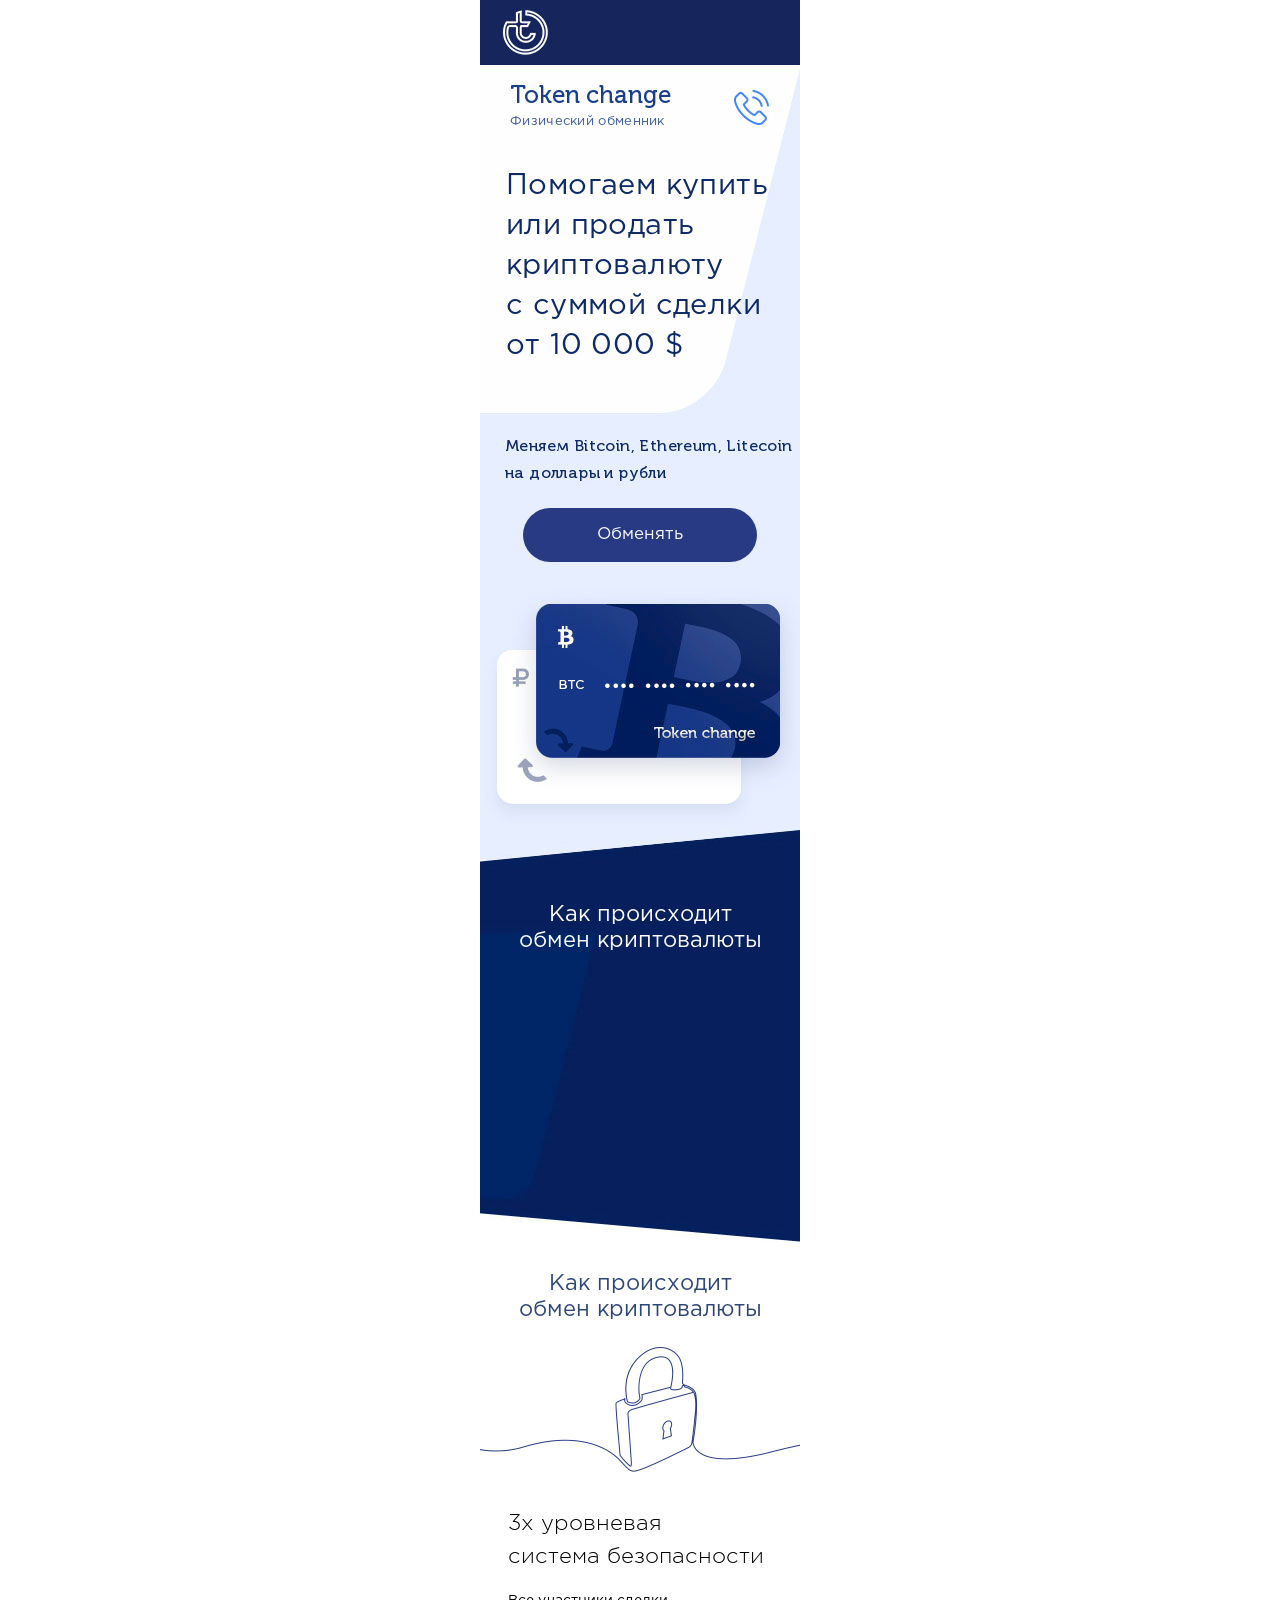
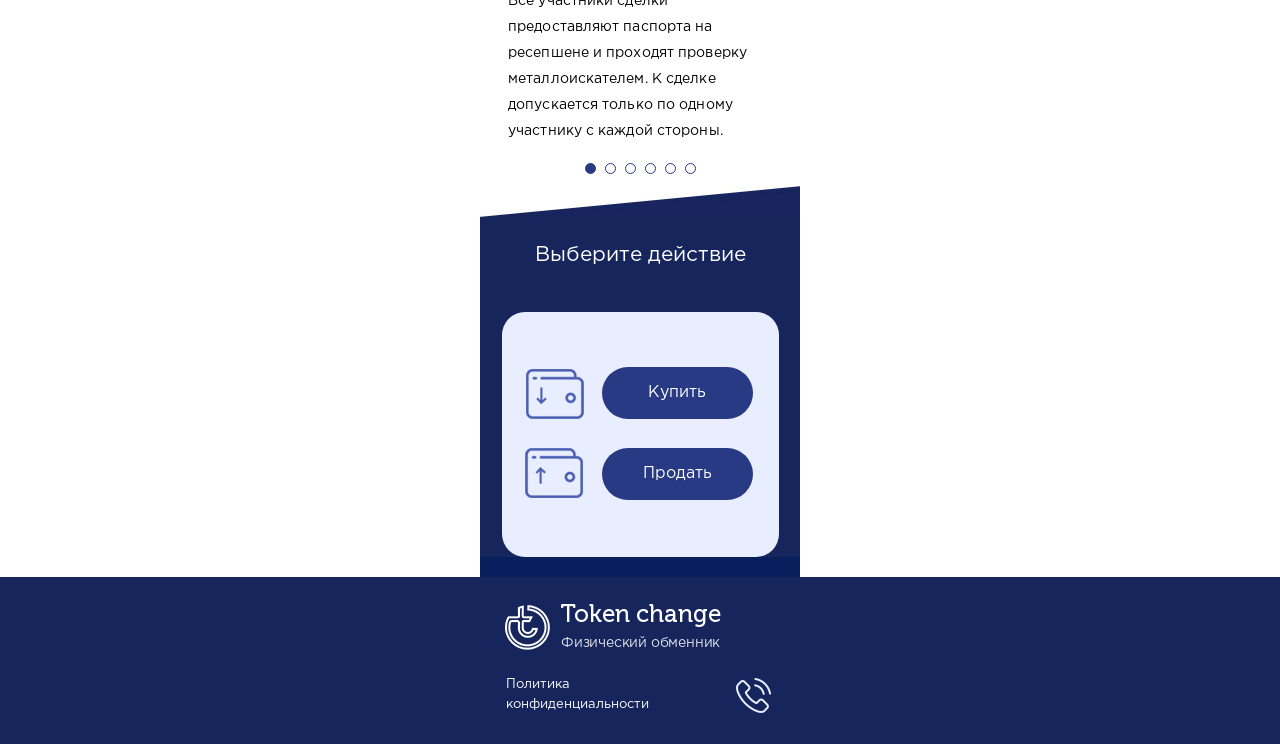
==== kript_dst/mobile/index.html @ e3f60e98 "dst1" ====
<!DOCTYPE html><html lang="ru"><head><meta charset="UTF-8"><title>Token change - Физический обменник</title><meta name="viewport" content="width=320"><style>img{width:initial;height:initial}header :after,header :before,section :after,section :before,footer :after,footer :before{content:"";display:block;width:100%;height:0;clear:both;}</style><style>section{min-width:320px;display:block}section>div{max-width:320px}html{font-family:sans-serif;-webkit-text-size-adjust:100%;-ms-text-size-adjust:100%}button,input{font-family:inherit;font-size:100%;outline:0;border:none;margin:0 5px;vertical-align:middle;line-height:normal}button{-webkit-appearance:button}*{margin:0;padding:0;box-sizing:border-box;-webkit-box-sizing:border-box;-moz-box-sizing:border-box;background-position:center;background-repeat:no-repeat}a::after,a::before,br::after,br::before{content:none}h1,h2{font-size:1em;text-align:center;font-weight:400}body{font-size:14px;line-height:20px;font-weight:400;margin:0;font-family:GothamPro,sans-serif;color:#000;background-color:#fff}a{text-decoration:none;color:inherit;outline:0!important}a,button{cursor:pointer}.section,section{width:100%;min-width:320px;overflow:hidden;position:relative;z-index:2}.section>div,section>div{max-width:320px;position:relative;z-index:2;height:100%;margin:0 auto}.sec1{height:830px;background:url(img/newbg1.jpg) center bottom no-repeat}.sec1 .header{height:65px;background-color:#17255d}.sec1 .header .left{margin-top:10px;float:left;margin-left:23px}.sec1 .header .left .logo{width:45px;height:45px;float:left;background:url([data-uri]) no-repeat}.sec1 .header .right{float:right;line-height:23px;margin-right:26px;text-align:right;width:140px}.sec1 .line .left{float:left}.sec1 .line .left .logo-text{padding-top:20px;padding-left:30px}.sec1 .line .left .logo-text .token{font-size:24px;line-height:20px;color:#183e8c;font-family:MuseoCyrl,sans-serif}.sec1 .line .left .logo-text .fizobmen{font-size:13px;font-weight:400;line-height:34px;letter-spacing:.3px;opacity:.86;color:#183e8c;font-family:GothamPro,sans-serif;letter-spacing:.3px;opacity:.86}.sec1 .line .right{float:right;background-image:url([data-uri]);width:50px;height:50px;margin-right:24px;margin-top:17px}.sec1 h1{text-align:left;margin-top:27px;letter-spacing:.4px;font-size:29px;font-weight:400;line-height:40px;padding-left:26px;font-family:GothamPro,sans-serif;color:#0d2a66;letter-spacing:.4px}.sec1 p{font-size:16px;line-height:27px;margin-top:26px;padding-left:25px;letter-spacing:.4px;color:#0d2a66;font-family:MuseoCyrl,sans-serif;letter-spacing:.4px}.sec1 .btn{width:234px;height:54px;text-align:center;line-height:54px;font-size:17px;margin:22px auto 0;cursor:pointer;transition:all .25s;-webkit-transition:all .25s;background-color:#283a83;-webkit-border-radius:27px;border-radius:27px;color:#fff;-webkit-transition:all .25s;transition:all .25s}.section{height:413px;background:url(img/newbg2.jpg) center no-repeat}.section.sec2 h2{font-size:22px;line-height:26px;padding-top:72px;color:#fff}.section.sec2 .video{width:100%;height:161px;margin:37px auto 0}.sec4 .step2{display:none;padding-bottom:24px;background-color:#17255d}.sec4 .step2 h2{font-size:21px;padding-top:21px;line-height:34px;color:#fff}.sec4 .step2 .block{width:277px;min-height:341px;margin:10px auto 0;text-align:center;padding-bottom:9px;background-color:#e8edff;-webkit-border-radius:23px;border-radius:23px}.sec4 .step2 .block .label1{padding-top:37px;font-size:20px;padding-left:37px;text-align:left}.sec4 .step2 .block .summ-wrap{width:211px;height:45px;border:1px solid rgba(145,154,187,.43);margin:18px auto 0;background-color:#fff;-webkit-border-radius:23px;border-radius:23px}.sec4 .step2 .block .number{font-size:24px;text-align:left;line-height:43px;float:left;height:43px;width:146px;padding-left:27px;margin:0;border-top-left-radius:25px;border-bottom-left-radius:25px;font-family:MuseoCyrl,sans-serif;-webkit-border-top-left-radius:25px;-webkit-border-bottom-left-radius:25px}.sec4 .step2 .block .label2{font-size:20px;letter-spacing:-.7px;text-align:left;width:212px;margin:14px auto 0;letter-spacing:-.7px}.sec4 .step2 .block .label2 .type{width:211px;height:94px;border:1px solid rgba(145,154,187,.43);overflow:hidden;margin:16px auto 0;text-align:left;-webkit-border-radius:23px;border-radius:23px}.sec4 .step2 .block .label2 .dollar{height:46px;line-height:48px;padding-left:54px;font-size:17px;background-image:url([data-uri]);opacity:.76;cursor:pointer;transition:all .25s;-webkit-transition:all .25s;background-position:26px 10px;opacity:.76;background-color:#e8edff;-webkit-transition:all .25s;transition:all .25s}.sec4 .step2 .block .label2 .dollar.active{opacity:1;background-color:#fff}.sec4 .step2 .block .label2 .ruble{height:46px;line-height:48px;padding-left:54px;font-size:17px;background-image:url([data-uri]);opacity:.76;cursor:pointer;transition:all .25s;-webkit-transition:all .25s;background-position:26px 13px;opacity:.76;background-color:#e8edff;-webkit-transition:all .25s;transition:all .25s;border-top:1px solid rgba(145,154,187,.431373)}.sec4 .step2 .block .btn{width:209px;height:52px;-webkit-box-shadow:rgba(255,255,255,.0980392) 0 0 22.3px 1.7px;box-shadow:rgba(255,255,255,.0980392) 0 0 22.3px 1.7px;margin:24px auto 0;line-height:52px;text-align:center;cursor:pointer;transition:all .25s;-webkit-transition:all .25s;background-color:#283a83;-webkit-border-radius:26px;border-radius:26px;-webkit-box-shadow:0 0 22.3px 1.7px rgba(255,255,255,.1);box-shadow:0 0 22.3px 1.7px rgba(255,255,255,.1);color:#fff;-webkit-transition:all .25s;transition:all .25s}.sec4 .step2 .block .back{display:inline-block;margin-top:12px;font-size:15px;line-height:18px;cursor:pointer}.sec4 .step2_b{display:none;padding-bottom:24px;background-color:#17255d}.sec4 .step2_b h2{font-size:21px;padding-top:21px;line-height:34px;color:#fff}.sec4 .step2_b .block{width:277px;min-height:388px;margin:10px auto 0;text-align:center;padding-bottom:9px;background-color:#e8edff;-webkit-border-radius:23px;border-radius:23px}.sec4 .step2_b .block .label1{padding-top:37px;font-size:20px;padding-left:37px;text-align:left}.sec4 .step2_b .block .summ-wrap{width:211px;height:45px;border:1px solid rgba(145,154,187,.43);margin:18px auto 0;background-color:#fff;-webkit-border-radius:23px;border-radius:23px}.sec4 .step2_b .block .number{font-size:24px;text-align:left;line-height:43px;float:left;height:43px;width:146px;padding-left:27px;margin:0;border-top-left-radius:25px;border-bottom-left-radius:25px;font-family:MuseoCyrl,sans-serif;-webkit-border-top-left-radius:25px;-webkit-border-bottom-left-radius:25px}.sec4 .step2_b .block .label2{font-size:20px;letter-spacing:-.7px;text-align:left;width:212px;margin:14px auto 0;letter-spacing:-.7px}.sec4 .step2_b .block .label2 .type{width:211px;height:141px;border:1px solid rgba(145,154,187,.43);overflow:hidden;margin:16px auto 0;text-align:left;-webkit-border-radius:23px;border-radius:23px}.sec4 .step2_b .block .label2 .bitcoin{height:46px;line-height:48px;padding-left:54px;font-size:17px;background-image:url([data-uri]);opacity:.76;cursor:pointer;transition:all .25s;-webkit-transition:all .25s;background-position:26px 13px;opacity:.76;background-color:#e8edff;-webkit-transition:all .25s;transition:all .25s}.sec4 .step2_b .block .label2 .bitcoin.active{opacity:1;background-color:#fff}.sec4 .step2_b .block .label2 .efirium{height:46px;line-height:48px;padding-left:54px;font-size:17px;background-image:url([data-uri]);opacity:.76;cursor:pointer;transition:all .25s;-webkit-transition:all .25s;background-position:26px 11px;border-top:1px solid rgba(145,154,187,.431373);opacity:.76;background-color:#e8edff;-webkit-transition:all .25s;transition:all .25s}.sec4 .step2_b .block .label2 .litecoin{height:46px;line-height:48px;padding-left:54px;font-size:17px;background-image:url([data-uri]);opacity:.76;cursor:pointer;transition:all .25s;-webkit-transition:all .25s;background-position:28px 11px;border-top:1px solid rgba(145,154,187,.431373);opacity:.76;background-color:#e8edff;-webkit-transition:all .25s;transition:all .25s}.sec4 .step2_b .block .btn{width:209px;height:52px;-webkit-box-shadow:rgba(255,255,255,.0980392) 0 0 22.3px 1.7px;box-shadow:rgba(255,255,255,.0980392) 0 0 22.3px 1.7px;margin:24px auto 0;line-height:52px;text-align:center;cursor:pointer;transition:all .25s;-webkit-transition:all .25s;background-color:#283a83;-webkit-border-radius:26px;border-radius:26px;-webkit-box-shadow:0 0 22.3px 1.7px rgba(255,255,255,.1);box-shadow:0 0 22.3px 1.7px rgba(255,255,255,.1);color:#fff;-webkit-transition:all .25s;transition:all .25s}.sec4 .step2_b .block .back{display:inline-block;margin-top:12px;font-size:15px;line-height:18px;cursor:pointer}.sec4 .step3{display:none}.sec4 .step3 h2{width:289px;height:43px;font-size:20px;font-weight:400;line-height:26px;padding-top:56px;margin-left:7px;color:#fff;font-family:GothamPro,sans-serif}.sec4 .step3 .form{text-align:center;width:277px;height:428px;margin:60px auto 0;padding-top:5px;background-color:#e8edff;-webkit-border-radius:23px;border-radius:23px}.sec4 .step3 .form .text{font-family:GothamPro;font-size:16px;font-weight:400;line-height:25px;padding-top:23px;color:#0d2a66}.sec4 .step3 .form .input{width:231px;height:45px;border:1px solid rgba(145,154,187,.43);text-align:center;font-size:18px;display:block;margin:10px auto 0;background-color:#fff;-webkit-border-radius:23px;border-radius:23px}.sec4 .step3 .form .button{width:234px;height:54px;margin:24px auto 0;display:block;font-size:18px;cursor:pointer;transition:all .25s;-webkit-transition:all .25s;background-color:#283a83;-webkit-border-radius:27px;border-radius:27px;color:#fff;-webkit-transition:all .25s;transition:all .25s}.sec4 .step3 .form .back{display:inline-block;margin-top:12px;font-size:15px;line-height:18px;cursor:pointer}#okgo{width:300px;padding:20px;position:relative;text-align:center;background:#fff;-webkit-border-radius:16px;border-radius:16px}#okgo .close{position:absolute;right:5px;top:2px;cursor:pointer;text-decoration:underline}#okgo p{text-align:center;font-size:16px;line-height:24px}#form-error-pop{width:300px;padding:20px;position:relative;text-align:center;background:#fff;-webkit-border-radius:16px;border-radius:16px}#form-error-pop .close{position:absolute;right:5px;top:2px;cursor:pointer;text-decoration:underline}#form-error-pop p{text-align:center;font-size:16px;line-height:24px}#conf{width:300px;padding:20px;position:relative;text-align:center;background:#fff;-webkit-border-radius:16px;border-radius:16px}#conf .close{position:absolute;right:5px;top:2px;cursor:pointer;text-decoration:underline}#conf h3{font-size:18px;line-height:26px;margin-bottom:18px}#conf p{font-size:14px;line-height:20px;text-align:left}#hidden-box{display:none}</style></head><body><section class="sec1"><div><div class="header"><div class="left"><div class="logo"></div></div><div class="right"></div></div><div class="line"><div class="left"><div class="logo-text"><div class="token">Token change</div><div class="fizobmen">Физический обменник</div></div></div><a class="right" href="tel:+79850906859"></a></div><h1>Помогаем купить или продать<br>криптовалюту<br>с суммой сделки<br>от 10 000 $<br><br></h1><p>Меняем Bitcoin, Ethereum, Litecoin<br>на доллары и рубли</p><div class="btn scrlto">Обменять</div></div></section><div class="section sec2"><div><h2>Как происходит<br>обмен криптовалюты</h2><iframe src="https://player.vimeo.com/video/252877215?title=0&byline=0&portrait=0" class="video" frameborder="0" webkitallowfullscreen mozallowfullscreen allowfullscreen></iframe></div></div><section class="sec3"><div><h2>Как происходит<br>обмен криптовалюты</h2><div class="slider-wrap"><ul><li><div class="img img1"></div><h3>3х уровневая<br>система безопасности</h3><p>Все участники сделки предоставляют паспорта на ресепшене и проходят проверку металлоискателем. К сделке допускается только по одному участнику с каждой стороны.</p></li><li><div class="img img2"></div><h3>Бесплатная парковка<br>для клиентов</h3><p>Чтобы бесплатно припарковаться в бизнес центре "Manhattan", нужно заранее предоставить нашему менеджеру марку и гос номер автомобиля. Пропуск заказывается заранее.</p></li><li><div class="img img3"></div><h3>Сопровождение домой с охраной</h3><p>Это дополнительная услуга, которая заказывается заранее у нашего менеджера. Безопасность наших клиентов - главный приоритет компании "Token Change".</p></li><li><div class="img img4"></div><h3>Используем<br>счётные машинки</h3><p>Каждую сделку контролирует наш сотрудник службы безопасности, который самостоятельно пересчитывает и проверяет на подлинность все купюры.</p></li><li><div class="img img5"></div><h3 class="small">Гарантия<br>конфиденциальности</h3><p>Все данные, которые мы получаем о наших клиентах остаются только внутри компании "Token Change". Мы не передаём информацию третьим лицам.</p></li><li><div class="img img6"></div><h3>Круглосуточное<br>видеонаблюдение</h3><p>В бизнес центре "Manhattan" и внутри нашего офиса находятся видеокамеры, которые фиксируют каждую сделку. Это позволяет обеспечить безопасность для клиентов.</p></li></ul></div><div class="slide"><a class data-slide-index="0" href="#"></a> <a class data-slide-index="1" href="#"></a> <a class data-slide-index="2" href="#"></a> <a class data-slide-index="3" href="#"></a> <a class data-slide-index="4" href="#"></a> <a class data-slide-index="5" href="#"></a></div></div></section><section class="sec4"><div><div class="s1 step1"><h2>Выберите действие</h2><div class="block"><div class="item" data-type="buy"><div class="img img1"></div><div class="btn">Купить</div></div><div class="item" data-type="sell"><div class="img img2"></div><div class="btn">Продать</div></div></div></div><div class="s2 step2"><h2>Введите сумму сделки</h2><div class="block"><div class="label1">Отдаете</div><div class="summ-wrap"><input type="text" class="number" placeholder="сумма"></div><div class="label2"><div class="type"><div class="dollar active" data-type="dollar">Dollar</div><div class="ruble" data-type="ruble">Рубль</div></div></div><div class="btn">Далее</div><div class="back">назад</div></div></div><div class="s2 step2_b"><h2>Введите сумму сделки</h2><div class="block"><div class="label1">Отдаете</div><div class="summ-wrap"><input type="text" class="number" placeholder="сумма"></div><div class="label2"><div class="type"><div class="bitcoin active" data-type="bitcoin">Bitcoin</div><div class="efirium" data-type="ethereum">Ethereum</div><div class="litecoin" data-type="litecoin">Litecoin</div></div></div><div class="btn">Далее</div><div class="back">назад</div></div></div><div class="s3 step3"><h2>Оставьте контакты</h2><form class="form" method="post" action="ajax/mail.php"><div class="text">Введите ваше имя</div><input type="text" name="name" class="input" placeholder="Имя"><div class="text">Введите ваш телефон</div><input type="text" name="phone" class="input" placeholder="+7 (___) ___-__-__"><div class="text">Введите ваш логин Telegram</div><input type="text" name="telegram" class="input" placeholder="@   логин Telegram"> <input type="hidden" name="type"> <input type="hidden" name="give"> <input type="hidden" name="count_give"> <input type="hidden" name="get"> <input type="hidden" name="count_get"> <button class="button">Отправить</button><div class="back">назад</div></form></div></div></section><footer><div><div class="left"><div class="token">Token change</div><div class="fiz">Физический обменник</div><div class="confidential">Политика<br>конфиденциальности</div><a href="tel:+79850906859" class="phone"></a></div><div class="right"></div></div></footer><div id="hidden-box"><div class="pop" id="okgo"><div class="close">закрыть</div><p>Спасибо,<br>ваша заявка принята!<br>Мы свяжемся с вами в ближайшее время.</p></div><div class="pop" id="conf"><div class="close">закрыть</div><h3>Политика конфиденциальности</h3><p>Политика конфиденциальности и защиты информации. Предоставляя свои персональные данные Пользователь даёт согласие на обработку, хранение и использование своих персональных данных на основании ФЗ № 152-ФЗ «О персональных данных» от 27.07.2006 г. в следующих целях:<br><br>Осуществление клиентской поддержки<br>Получения Пользователем информации о маркетинговых событиях<br>Проведения аудита и прочих внутренних исследований с целью повышения качества предоставляемых услуг.<br>Под персональными данными подразумевается любая информация личного характера, позволяющая установить личность Пользователя/Покупателя такая как:<br><br>Фамилия, Имя, Отчество<br>Дата рождения<br>Контактный телефон<br>Адрес электронной почты<br>Почтовый адрес<br>Персональные данные Пользователей хранятся исключительно на электронных носителях и обрабатываются с использованием автоматизированных систем, за исключением случаев, когда неавтоматизированная обработка персональных данных необходима в связи с исполнением требований законодательства. Компания обязуется не передавать полученные персональные данные третьим лицам, за исключением следующих случаев:<br><br>По запросам уполномоченных органов государственной власти РФ только по основаниям и в порядке, установленным законодательством РФ<br><br>Стратегическим партнерам, которые работают с Компанией для предоставления продуктов и услуг, или тем из них, которые помогают Компании реализовывать продукты и услуги потребителям. Мы предоставляем третьим лицам минимальный объем персональных данных, необходимый только для оказания требуемой услуги или проведения необходимой транзакции.<br><br>Компания оставляет за собой право вносить изменения в одностороннем порядке в настоящие правила, при условии, что изменения не противоречат действующему законодательству РФ. Изменения условий настоящих правил вступают в силу после их публикации на Сайте</p></div><div class="pop" id="form-error-pop"><div class="close">закрыть</div><p id="form-error-text"></p></div></div><script>!function(e,t,n){function r(){for(;u[0]&&"loaded"==u[0][l];)o=u.shift(),o[f]=!a.parentNode.insertBefore(o,a)}for(var i,s,o,u=[],a=e.scripts[0],f="onreadystatechange",l="readyState";i=n.shift();)s=e.createElement(t),"async"in a?(s.async=!1,e.head.appendChild(s)):a[l]?(u.push(s),s[f]=r):e.write("<"+t+' src="'+i+'" defer></'+t+">"),s.src=i}(document,"script",["js/libs.js","js/main.js","js/doc_js.js"])</script><script>!function(e){for(var t=document.getElementsByTagName("head")[0],s=0;s<e.length;s++){var a=document.createElement("link"),l=document.createAttribute("rel"),n=document.createAttribute("href");l.value="stylesheet",n.value=e[s],a.setAttributeNode(l),a.setAttributeNode(n),t.appendChild(a)}}(["css/fonts.css","css/fontss.css","css/libs/normalize.min.css","css/style.css"])</script></body></html>
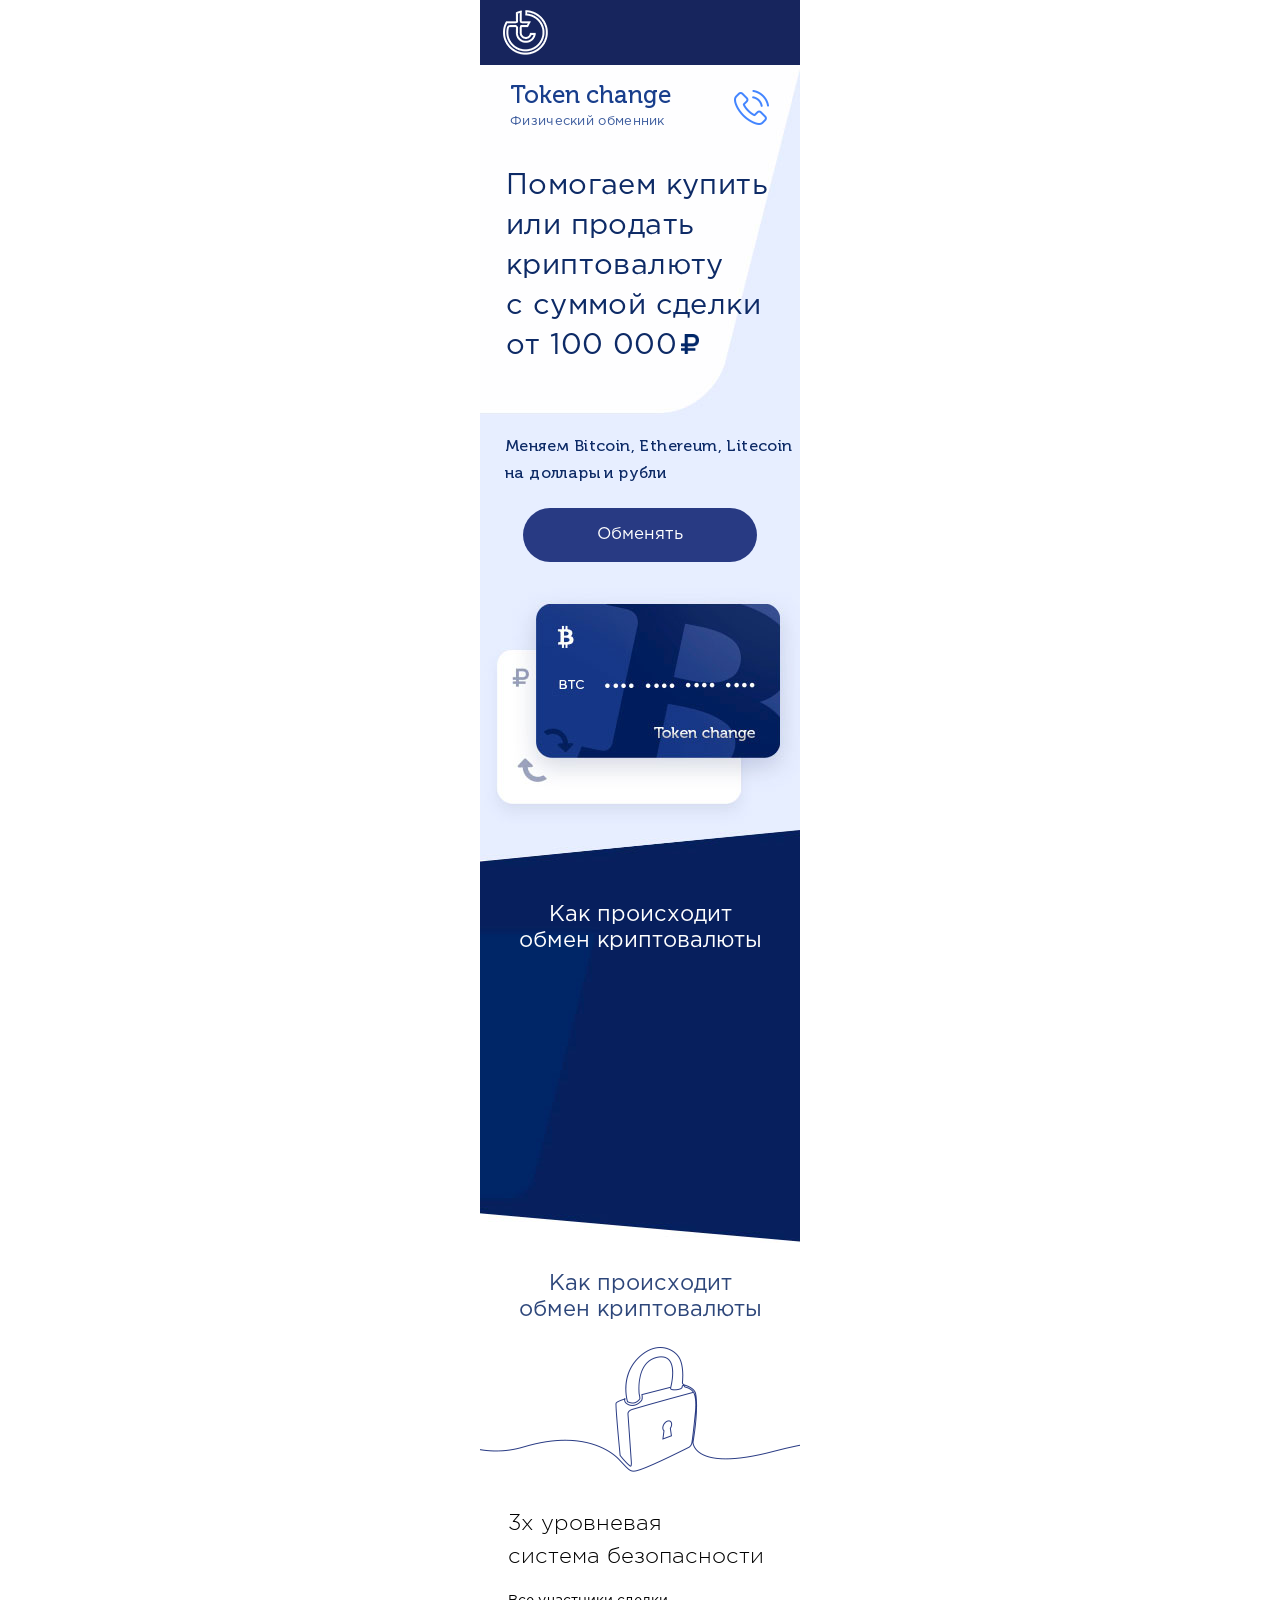
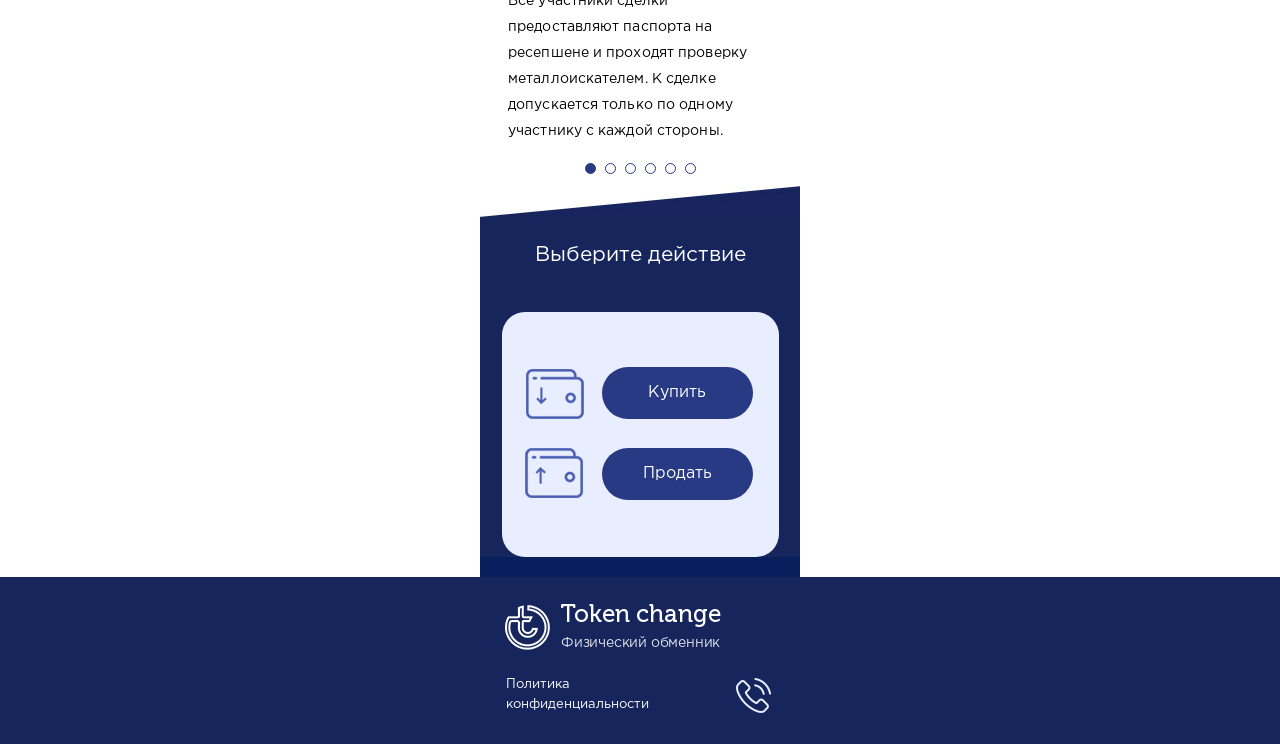
==== commit 0fb8eec3: "parilaka br & span changes" ====
--- a/kript_dst/mobile/index.html
+++ b/kript_dst/mobile/index.html
@@ -1 +1 @@
-<!DOCTYPE html><html lang="ru"><head><meta charset="UTF-8"><title>Token change - Физический обменник</title><meta name="viewport" content="width=320"><style>img{width:initial;height:initial}header :after,header :before,section :after,section :before,footer :after,footer :before{content:"";display:block;width:100%;height:0;clear:both;}</style><style>section{min-width:320px;display:block}section>div{max-width:320px}html{font-family:sans-serif;-webkit-text-size-adjust:100%;-ms-text-size-adjust:100%}button,input{font-family:inherit;font-size:100%;outline:0;border:none;margin:0 5px;vertical-align:middle;line-height:normal}button{-webkit-appearance:button}*{margin:0;padding:0;box-sizing:border-box;-webkit-box-sizing:border-box;-moz-box-sizing:border-box;background-position:center;background-repeat:no-repeat}a::after,a::before,br::after,br::before{content:none}h1,h2{font-size:1em;text-align:center;font-weight:400}body{font-size:14px;line-height:20px;font-weight:400;margin:0;font-family:GothamPro,sans-serif;color:#000;background-color:#fff}a{text-decoration:none;color:inherit;outline:0!important}a,button{cursor:pointer}.section,section{width:100%;min-width:320px;overflow:hidden;position:relative;z-index:2}.section>div,section>div{max-width:320px;position:relative;z-index:2;height:100%;margin:0 auto}.sec1{height:830px;background:url(img/newbg1.jpg) center bottom no-repeat}.sec1 .header{height:65px;background-color:#17255d}.sec1 .header .left{margin-top:10px;float:left;margin-left:23px}.sec1 .header .left .logo{width:45px;height:45px;float:left;background:url([data-uri]) no-repeat}.sec1 .header .right{float:right;line-height:23px;margin-right:26px;text-align:right;width:140px}.sec1 .line .left{float:left}.sec1 .line .left .logo-text{padding-top:20px;padding-left:30px}.sec1 .line .left .logo-text .token{font-size:24px;line-height:20px;color:#183e8c;font-family:MuseoCyrl,sans-serif}.sec1 .line .left .logo-text .fizobmen{font-size:13px;font-weight:400;line-height:34px;letter-spacing:.3px;opacity:.86;color:#183e8c;font-family:GothamPro,sans-serif;letter-spacing:.3px;opacity:.86}.sec1 .line .right{float:right;background-image:url([data-uri]);width:50px;height:50px;margin-right:24px;margin-top:17px}.sec1 h1{text-align:left;margin-top:27px;letter-spacing:.4px;font-size:29px;font-weight:400;line-height:40px;padding-left:26px;font-family:GothamPro,sans-serif;color:#0d2a66;letter-spacing:.4px}.sec1 p{font-size:16px;line-height:27px;margin-top:26px;padding-left:25px;letter-spacing:.4px;color:#0d2a66;font-family:MuseoCyrl,sans-serif;letter-spacing:.4px}.sec1 .btn{width:234px;height:54px;text-align:center;line-height:54px;font-size:17px;margin:22px auto 0;cursor:pointer;transition:all .25s;-webkit-transition:all .25s;background-color:#283a83;-webkit-border-radius:27px;border-radius:27px;color:#fff;-webkit-transition:all .25s;transition:all .25s}.section{height:413px;background:url(img/newbg2.jpg) center no-repeat}.section.sec2 h2{font-size:22px;line-height:26px;padding-top:72px;color:#fff}.section.sec2 .video{width:100%;height:161px;margin:37px auto 0}.sec4 .step2{display:none;padding-bottom:24px;background-color:#17255d}.sec4 .step2 h2{font-size:21px;padding-top:21px;line-height:34px;color:#fff}.sec4 .step2 .block{width:277px;min-height:341px;margin:10px auto 0;text-align:center;padding-bottom:9px;background-color:#e8edff;-webkit-border-radius:23px;border-radius:23px}.sec4 .step2 .block .label1{padding-top:37px;font-size:20px;padding-left:37px;text-align:left}.sec4 .step2 .block .summ-wrap{width:211px;height:45px;border:1px solid rgba(145,154,187,.43);margin:18px auto 0;background-color:#fff;-webkit-border-radius:23px;border-radius:23px}.sec4 .step2 .block .number{font-size:24px;text-align:left;line-height:43px;float:left;height:43px;width:146px;padding-left:27px;margin:0;border-top-left-radius:25px;border-bottom-left-radius:25px;font-family:MuseoCyrl,sans-serif;-webkit-border-top-left-radius:25px;-webkit-border-bottom-left-radius:25px}.sec4 .step2 .block .label2{font-size:20px;letter-spacing:-.7px;text-align:left;width:212px;margin:14px auto 0;letter-spacing:-.7px}.sec4 .step2 .block .label2 .type{width:211px;height:94px;border:1px solid rgba(145,154,187,.43);overflow:hidden;margin:16px auto 0;text-align:left;-webkit-border-radius:23px;border-radius:23px}.sec4 .step2 .block .label2 .dollar{height:46px;line-height:48px;padding-left:54px;font-size:17px;background-image:url([data-uri]);opacity:.76;cursor:pointer;transition:all .25s;-webkit-transition:all .25s;background-position:26px 10px;opacity:.76;background-color:#e8edff;-webkit-transition:all .25s;transition:all .25s}.sec4 .step2 .block .label2 .dollar.active{opacity:1;background-color:#fff}.sec4 .step2 .block .label2 .ruble{height:46px;line-height:48px;padding-left:54px;font-size:17px;background-image:url([data-uri]);opacity:.76;cursor:pointer;transition:all .25s;-webkit-transition:all .25s;background-position:26px 13px;opacity:.76;background-color:#e8edff;-webkit-transition:all .25s;transition:all .25s;border-top:1px solid rgba(145,154,187,.431373)}.sec4 .step2 .block .btn{width:209px;height:52px;-webkit-box-shadow:rgba(255,255,255,.0980392) 0 0 22.3px 1.7px;box-shadow:rgba(255,255,255,.0980392) 0 0 22.3px 1.7px;margin:24px auto 0;line-height:52px;text-align:center;cursor:pointer;transition:all .25s;-webkit-transition:all .25s;background-color:#283a83;-webkit-border-radius:26px;border-radius:26px;-webkit-box-shadow:0 0 22.3px 1.7px rgba(255,255,255,.1);box-shadow:0 0 22.3px 1.7px rgba(255,255,255,.1);color:#fff;-webkit-transition:all .25s;transition:all .25s}.sec4 .step2 .block .back{display:inline-block;margin-top:12px;font-size:15px;line-height:18px;cursor:pointer}.sec4 .step2_b{display:none;padding-bottom:24px;background-color:#17255d}.sec4 .step2_b h2{font-size:21px;padding-top:21px;line-height:34px;color:#fff}.sec4 .step2_b .block{width:277px;min-height:388px;margin:10px auto 0;text-align:center;padding-bottom:9px;background-color:#e8edff;-webkit-border-radius:23px;border-radius:23px}.sec4 .step2_b .block .label1{padding-top:37px;font-size:20px;padding-left:37px;text-align:left}.sec4 .step2_b .block .summ-wrap{width:211px;height:45px;border:1px solid rgba(145,154,187,.43);margin:18px auto 0;background-color:#fff;-webkit-border-radius:23px;border-radius:23px}.sec4 .step2_b .block .number{font-size:24px;text-align:left;line-height:43px;float:left;height:43px;width:146px;padding-left:27px;margin:0;border-top-left-radius:25px;border-bottom-left-radius:25px;font-family:MuseoCyrl,sans-serif;-webkit-border-top-left-radius:25px;-webkit-border-bottom-left-radius:25px}.sec4 .step2_b .block .label2{font-size:20px;letter-spacing:-.7px;text-align:left;width:212px;margin:14px auto 0;letter-spacing:-.7px}.sec4 .step2_b .block .label2 .type{width:211px;height:141px;border:1px solid rgba(145,154,187,.43);overflow:hidden;margin:16px auto 0;text-align:left;-webkit-border-radius:23px;border-radius:23px}.sec4 .step2_b .block .label2 .bitcoin{height:46px;line-height:48px;padding-left:54px;font-size:17px;background-image:url([data-uri]);opacity:.76;cursor:pointer;transition:all .25s;-webkit-transition:all .25s;background-position:26px 13px;opacity:.76;background-color:#e8edff;-webkit-transition:all .25s;transition:all .25s}.sec4 .step2_b .block .label2 .bitcoin.active{opacity:1;background-color:#fff}.sec4 .step2_b .block .label2 .efirium{height:46px;line-height:48px;padding-left:54px;font-size:17px;background-image:url([data-uri]);opacity:.76;cursor:pointer;transition:all .25s;-webkit-transition:all .25s;background-position:26px 11px;border-top:1px solid rgba(145,154,187,.431373);opacity:.76;background-color:#e8edff;-webkit-transition:all .25s;transition:all .25s}.sec4 .step2_b .block .label2 .litecoin{height:46px;line-height:48px;padding-left:54px;font-size:17px;background-image:url([data-uri]);opacity:.76;cursor:pointer;transition:all .25s;-webkit-transition:all .25s;background-position:28px 11px;border-top:1px solid rgba(145,154,187,.431373);opacity:.76;background-color:#e8edff;-webkit-transition:all .25s;transition:all .25s}.sec4 .step2_b .block .btn{width:209px;height:52px;-webkit-box-shadow:rgba(255,255,255,.0980392) 0 0 22.3px 1.7px;box-shadow:rgba(255,255,255,.0980392) 0 0 22.3px 1.7px;margin:24px auto 0;line-height:52px;text-align:center;cursor:pointer;transition:all .25s;-webkit-transition:all .25s;background-color:#283a83;-webkit-border-radius:26px;border-radius:26px;-webkit-box-shadow:0 0 22.3px 1.7px rgba(255,255,255,.1);box-shadow:0 0 22.3px 1.7px rgba(255,255,255,.1);color:#fff;-webkit-transition:all .25s;transition:all .25s}.sec4 .step2_b .block .back{display:inline-block;margin-top:12px;font-size:15px;line-height:18px;cursor:pointer}.sec4 .step3{display:none}.sec4 .step3 h2{width:289px;height:43px;font-size:20px;font-weight:400;line-height:26px;padding-top:56px;margin-left:7px;color:#fff;font-family:GothamPro,sans-serif}.sec4 .step3 .form{text-align:center;width:277px;height:428px;margin:60px auto 0;padding-top:5px;background-color:#e8edff;-webkit-border-radius:23px;border-radius:23px}.sec4 .step3 .form .text{font-family:GothamPro;font-size:16px;font-weight:400;line-height:25px;padding-top:23px;color:#0d2a66}.sec4 .step3 .form .input{width:231px;height:45px;border:1px solid rgba(145,154,187,.43);text-align:center;font-size:18px;display:block;margin:10px auto 0;background-color:#fff;-webkit-border-radius:23px;border-radius:23px}.sec4 .step3 .form .button{width:234px;height:54px;margin:24px auto 0;display:block;font-size:18px;cursor:pointer;transition:all .25s;-webkit-transition:all .25s;background-color:#283a83;-webkit-border-radius:27px;border-radius:27px;color:#fff;-webkit-transition:all .25s;transition:all .25s}.sec4 .step3 .form .back{display:inline-block;margin-top:12px;font-size:15px;line-height:18px;cursor:pointer}#okgo{width:300px;padding:20px;position:relative;text-align:center;background:#fff;-webkit-border-radius:16px;border-radius:16px}#okgo .close{position:absolute;right:5px;top:2px;cursor:pointer;text-decoration:underline}#okgo p{text-align:center;font-size:16px;line-height:24px}#form-error-pop{width:300px;padding:20px;position:relative;text-align:center;background:#fff;-webkit-border-radius:16px;border-radius:16px}#form-error-pop .close{position:absolute;right:5px;top:2px;cursor:pointer;text-decoration:underline}#form-error-pop p{text-align:center;font-size:16px;line-height:24px}#conf{width:300px;padding:20px;position:relative;text-align:center;background:#fff;-webkit-border-radius:16px;border-radius:16px}#conf .close{position:absolute;right:5px;top:2px;cursor:pointer;text-decoration:underline}#conf h3{font-size:18px;line-height:26px;margin-bottom:18px}#conf p{font-size:14px;line-height:20px;text-align:left}#hidden-box{display:none}</style></head><body><section class="sec1"><div><div class="header"><div class="left"><div class="logo"></div></div><div class="right"></div></div><div class="line"><div class="left"><div class="logo-text"><div class="token">Token change</div><div class="fizobmen">Физический обменник</div></div></div><a class="right" href="tel:+79850906859"></a></div><h1>Помогаем купить или продать<br>криптовалюту<br>с суммой сделки<br>от 10 000 $<br><br></h1><p>Меняем Bitcoin, Ethereum, Litecoin<br>на доллары и рубли</p><div class="btn scrlto">Обменять</div></div></section><div class="section sec2"><div><h2>Как происходит<br>обмен криптовалюты</h2><iframe src="https://player.vimeo.com/video/252877215?title=0&byline=0&portrait=0" class="video" frameborder="0" webkitallowfullscreen mozallowfullscreen allowfullscreen></iframe></div></div><section class="sec3"><div><h2>Как происходит<br>обмен криптовалюты</h2><div class="slider-wrap"><ul><li><div class="img img1"></div><h3>3х уровневая<br>система безопасности</h3><p>Все участники сделки предоставляют паспорта на ресепшене и проходят проверку металлоискателем. К сделке допускается только по одному участнику с каждой стороны.</p></li><li><div class="img img2"></div><h3>Бесплатная парковка<br>для клиентов</h3><p>Чтобы бесплатно припарковаться в бизнес центре "Manhattan", нужно заранее предоставить нашему менеджеру марку и гос номер автомобиля. Пропуск заказывается заранее.</p></li><li><div class="img img3"></div><h3>Сопровождение домой с охраной</h3><p>Это дополнительная услуга, которая заказывается заранее у нашего менеджера. Безопасность наших клиентов - главный приоритет компании "Token Change".</p></li><li><div class="img img4"></div><h3>Используем<br>счётные машинки</h3><p>Каждую сделку контролирует наш сотрудник службы безопасности, который самостоятельно пересчитывает и проверяет на подлинность все купюры.</p></li><li><div class="img img5"></div><h3 class="small">Гарантия<br>конфиденциальности</h3><p>Все данные, которые мы получаем о наших клиентах остаются только внутри компании "Token Change". Мы не передаём информацию третьим лицам.</p></li><li><div class="img img6"></div><h3>Круглосуточное<br>видеонаблюдение</h3><p>В бизнес центре "Manhattan" и внутри нашего офиса находятся видеокамеры, которые фиксируют каждую сделку. Это позволяет обеспечить безопасность для клиентов.</p></li></ul></div><div class="slide"><a class data-slide-index="0" href="#"></a> <a class data-slide-index="1" href="#"></a> <a class data-slide-index="2" href="#"></a> <a class data-slide-index="3" href="#"></a> <a class data-slide-index="4" href="#"></a> <a class data-slide-index="5" href="#"></a></div></div></section><section class="sec4"><div><div class="s1 step1"><h2>Выберите действие</h2><div class="block"><div class="item" data-type="buy"><div class="img img1"></div><div class="btn">Купить</div></div><div class="item" data-type="sell"><div class="img img2"></div><div class="btn">Продать</div></div></div></div><div class="s2 step2"><h2>Введите сумму сделки</h2><div class="block"><div class="label1">Отдаете</div><div class="summ-wrap"><input type="text" class="number" placeholder="сумма"></div><div class="label2"><div class="type"><div class="dollar active" data-type="dollar">Dollar</div><div class="ruble" data-type="ruble">Рубль</div></div></div><div class="btn">Далее</div><div class="back">назад</div></div></div><div class="s2 step2_b"><h2>Введите сумму сделки</h2><div class="block"><div class="label1">Отдаете</div><div class="summ-wrap"><input type="text" class="number" placeholder="сумма"></div><div class="label2"><div class="type"><div class="bitcoin active" data-type="bitcoin">Bitcoin</div><div class="efirium" data-type="ethereum">Ethereum</div><div class="litecoin" data-type="litecoin">Litecoin</div></div></div><div class="btn">Далее</div><div class="back">назад</div></div></div><div class="s3 step3"><h2>Оставьте контакты</h2><form class="form" method="post" action="ajax/mail.php"><div class="text">Введите ваше имя</div><input type="text" name="name" class="input" placeholder="Имя"><div class="text">Введите ваш телефон</div><input type="text" name="phone" class="input" placeholder="+7 (___) ___-__-__"><div class="text">Введите ваш логин Telegram</div><input type="text" name="telegram" class="input" placeholder="@   логин Telegram"> <input type="hidden" name="type"> <input type="hidden" name="give"> <input type="hidden" name="count_give"> <input type="hidden" name="get"> <input type="hidden" name="count_get"> <button class="button">Отправить</button><div class="back">назад</div></form></div></div></section><footer><div><div class="left"><div class="token">Token change</div><div class="fiz">Физический обменник</div><div class="confidential">Политика<br>конфиденциальности</div><a href="tel:+79850906859" class="phone"></a></div><div class="right"></div></div></footer><div id="hidden-box"><div class="pop" id="okgo"><div class="close">закрыть</div><p>Спасибо,<br>ваша заявка принята!<br>Мы свяжемся с вами в ближайшее время.</p></div><div class="pop" id="conf"><div class="close">закрыть</div><h3>Политика конфиденциальности</h3><p>Политика конфиденциальности и защиты информации. Предоставляя свои персональные данные Пользователь даёт согласие на обработку, хранение и использование своих персональных данных на основании ФЗ № 152-ФЗ «О персональных данных» от 27.07.2006 г. в следующих целях:<br><br>Осуществление клиентской поддержки<br>Получения Пользователем информации о маркетинговых событиях<br>Проведения аудита и прочих внутренних исследований с целью повышения качества предоставляемых услуг.<br>Под персональными данными подразумевается любая информация личного характера, позволяющая установить личность Пользователя/Покупателя такая как:<br><br>Фамилия, Имя, Отчество<br>Дата рождения<br>Контактный телефон<br>Адрес электронной почты<br>Почтовый адрес<br>Персональные данные Пользователей хранятся исключительно на электронных носителях и обрабатываются с использованием автоматизированных систем, за исключением случаев, когда неавтоматизированная обработка персональных данных необходима в связи с исполнением требований законодательства. Компания обязуется не передавать полученные персональные данные третьим лицам, за исключением следующих случаев:<br><br>По запросам уполномоченных органов государственной власти РФ только по основаниям и в порядке, установленным законодательством РФ<br><br>Стратегическим партнерам, которые работают с Компанией для предоставления продуктов и услуг, или тем из них, которые помогают Компании реализовывать продукты и услуги потребителям. Мы предоставляем третьим лицам минимальный объем персональных данных, необходимый только для оказания требуемой услуги или проведения необходимой транзакции.<br><br>Компания оставляет за собой право вносить изменения в одностороннем порядке в настоящие правила, при условии, что изменения не противоречат действующему законодательству РФ. Изменения условий настоящих правил вступают в силу после их публикации на Сайте</p></div><div class="pop" id="form-error-pop"><div class="close">закрыть</div><p id="form-error-text"></p></div></div><script>!function(e,t,n){function r(){for(;u[0]&&"loaded"==u[0][l];)o=u.shift(),o[f]=!a.parentNode.insertBefore(o,a)}for(var i,s,o,u=[],a=e.scripts[0],f="onreadystatechange",l="readyState";i=n.shift();)s=e.createElement(t),"async"in a?(s.async=!1,e.head.appendChild(s)):a[l]?(u.push(s),s[f]=r):e.write("<"+t+' src="'+i+'" defer></'+t+">"),s.src=i}(document,"script",["js/libs.js","js/main.js","js/doc_js.js"])</script><script>!function(e){for(var t=document.getElementsByTagName("head")[0],s=0;s<e.length;s++){var a=document.createElement("link"),l=document.createAttribute("rel"),n=document.createAttribute("href");l.value="stylesheet",n.value=e[s],a.setAttributeNode(l),a.setAttributeNode(n),t.appendChild(a)}}(["css/fonts.css","css/fontss.css","css/libs/normalize.min.css","css/style.css"])</script></body></html>+<!DOCTYPE html><html lang="ru"><head><meta charset="UTF-8"><title>Token change - Физический обменник</title><meta name="viewport" content="width=320"><style>img{width:initial;height:initial}header :after,header :before,section :after,section :before,footer :after,footer :before{content:"";display:block;width:100%;height:0;clear:both;}</style><style>html{font-family:sans-serif;-webkit-text-size-adjust:100%;-ms-text-size-adjust:100%}*{margin:0;padding:0;box-sizing:border-box;-webkit-box-sizing:border-box;-moz-box-sizing:border-box;background-position:center;background-repeat:no-repeat}br::after,br::before,span::after,span::before{content:none}body{font-size:14px;line-height:20px;font-weight:400;margin:0;font-family:GothamPro,sans-serif;color:#000;background-color:#fff}.head{width:100%;min-width:320px;overflow:hidden;position:relative;z-index:2}#hidden-box{display:none}</style></head><body><section class="sec1"><div><div class="header"><div class="left"><div class="logo"></div></div><div class="right"></div></div><div class="line"><div class="left"><div class="logo-text"><div class="token">Token change</div><div class="fizobmen">Физический обменник</div></div></div><a class="right" href="tel:+79850906859"></a></div><h1>Помогаем купить или продать<br>криптовалюту<br>с суммой сделки<br>от 100 000<span></span><br><br></h1><p>Меняем Bitcoin, Ethereum, Litecoin<br>на доллары и рубли</p><div class="btn scrlto">Обменять</div></div></section><div class="section sec2"><div><h2>Как происходит<br>обмен криптовалюты</h2><iframe src="https://player.vimeo.com/video/252877215?title=0&byline=0&portrait=0" class="video" frameborder="0" webkitallowfullscreen mozallowfullscreen allowfullscreen></iframe></div></div><section class="sec3"><div><h2>Как происходит<br>обмен криптовалюты</h2><div class="slider-wrap"><ul><li><div class="img img1"></div><h3>3х уровневая<br>система безопасности</h3><p>Все участники сделки предоставляют паспорта на ресепшене и проходят проверку металлоискателем. К сделке допускается только по одному участнику с каждой стороны.</p></li><li><div class="img img2"></div><h3>Бесплатная парковка<br>для клиентов</h3><p>Чтобы бесплатно припарковаться в бизнес центре "Manhattan", нужно заранее предоставить нашему менеджеру марку и гос номер автомобиля. Пропуск заказывается заранее.</p></li><li><div class="img img3"></div><h3>Сопровождение домой с охраной</h3><p>Это дополнительная услуга, которая заказывается заранее у нашего менеджера. Безопасность наших клиентов - главный приоритет компании "Token Change".</p></li><li><div class="img img4"></div><h3>Используем<br>счётные машинки</h3><p>Каждую сделку контролирует наш сотрудник службы безопасности, который самостоятельно пересчитывает и проверяет на подлинность все купюры.</p></li><li><div class="img img5"></div><h3 class="small">Гарантия<br>конфиденциальности</h3><p>Все данные, которые мы получаем о наших клиентах остаются только внутри компании "Token Change". Мы не передаём информацию третьим лицам.</p></li><li><div class="img img6"></div><h3>Круглосуточное<br>видеонаблюдение</h3><p>В бизнес центре "Manhattan" и внутри нашего офиса находятся видеокамеры, которые фиксируют каждую сделку. Это позволяет обеспечить безопасность для клиентов.</p></li></ul></div><div class="slide"><a class data-slide-index="0" href="#"></a> <a class data-slide-index="1" href="#"></a> <a class data-slide-index="2" href="#"></a> <a class data-slide-index="3" href="#"></a> <a class data-slide-index="4" href="#"></a> <a class data-slide-index="5" href="#"></a></div></div></section><section class="sec4"><div><div class="s1 step1"><h2>Выберите действие</h2><div class="block"><div class="item" data-type="buy"><div class="img img1"></div><div class="btn">Купить</div></div><div class="item" data-type="sell"><div class="img img2"></div><div class="btn">Продать</div></div></div></div><div class="s2 step2"><h2>Введите сумму сделки</h2><div class="block"><div class="label1">Отдаете</div><div class="summ-wrap"><input type="text" class="number" placeholder="сумма"></div><div class="label2"><div class="type"><div class="dollar active" data-type="dollar">Dollar</div><div class="ruble" data-type="ruble">Рубль</div></div></div><div class="btn">Далее</div><div class="back">назад</div></div></div><div class="s2 step2_b"><h2>Введите сумму сделки</h2><div class="block"><div class="label1">Отдаете</div><div class="summ-wrap"><input type="text" class="number" placeholder="сумма"></div><div class="label2"><div class="type"><div class="bitcoin active" data-type="bitcoin">Bitcoin</div><div class="efirium" data-type="ethereum">Ethereum</div><div class="litecoin" data-type="litecoin">Litecoin</div></div></div><div class="btn">Далее</div><div class="back">назад</div></div></div><div class="s3 step3"><h2>Оставьте контакты</h2><form class="form" method="post" action="ajax/mail.php"><div class="text">Введите ваше имя</div><input type="text" name="name" class="input" placeholder="Имя"><div class="text">Введите ваш телефон</div><input type="text" name="phone" class="input" placeholder="+7 (___) ___-__-__"><div class="text">Введите ваш логин Telegram</div><input type="text" name="telegram" class="input" placeholder="@   логин Telegram"> <input type="hidden" name="type"> <input type="hidden" name="give"> <input type="hidden" name="count_give"> <input type="hidden" name="get"> <input type="hidden" name="count_get"> <button class="button">Отправить</button><div class="back">назад</div></form></div></div></section><footer><div><div class="left"><div class="token">Token change</div><div class="fiz">Физический обменник</div><div class="confidential">Политика<br>конфиденциальности</div><a href="tel:+79850906859" class="phone"></a></div><div class="right"></div></div></footer><div id="hidden-box"><div class="pop" id="okgo"><div class="close">закрыть</div><p>Спасибо,<br>ваша заявка принята!<br>Мы свяжемся с вами в ближайшее время.</p></div><div class="pop" id="conf"><div class="close">закрыть</div><h3>Политика конфиденциальности</h3><p>Политика конфиденциальности и защиты информации. Предоставляя свои персональные данные Пользователь даёт согласие на обработку, хранение и использование своих персональных данных на основании ФЗ № 152-ФЗ «О персональных данных» от 27.07.2006 г. в следующих целях:<br><br>Осуществление клиентской поддержки<br>Получения Пользователем информации о маркетинговых событиях<br>Проведения аудита и прочих внутренних исследований с целью повышения качества предоставляемых услуг.<br>Под персональными данными подразумевается любая информация личного характера, позволяющая установить личность Пользователя/Покупателя такая как:<br><br>Фамилия, Имя, Отчество<br>Дата рождения<br>Контактный телефон<br>Адрес электронной почты<br>Почтовый адрес<br>Персональные данные Пользователей хранятся исключительно на электронных носителях и обрабатываются с использованием автоматизированных систем, за исключением случаев, когда неавтоматизированная обработка персональных данных необходима в связи с исполнением требований законодательства. Компания обязуется не передавать полученные персональные данные третьим лицам, за исключением следующих случаев:<br><br>По запросам уполномоченных органов государственной власти РФ только по основаниям и в порядке, установленным законодательством РФ<br><br>Стратегическим партнерам, которые работают с Компанией для предоставления продуктов и услуг, или тем из них, которые помогают Компании реализовывать продукты и услуги потребителям. Мы предоставляем третьим лицам минимальный объем персональных данных, необходимый только для оказания требуемой услуги или проведения необходимой транзакции.<br><br>Компания оставляет за собой право вносить изменения в одностороннем порядке в настоящие правила, при условии, что изменения не противоречат действующему законодательству РФ. Изменения условий настоящих правил вступают в силу после их публикации на Сайте</p></div><div class="pop" id="form-error-pop"><div class="close">закрыть</div><p id="form-error-text"></p></div></div><script>!function(e,t,n){function r(){for(;u[0]&&"loaded"==u[0][l];)o=u.shift(),o[f]=!a.parentNode.insertBefore(o,a)}for(var i,s,o,u=[],a=e.scripts[0],f="onreadystatechange",l="readyState";i=n.shift();)s=e.createElement(t),"async"in a?(s.async=!1,e.head.appendChild(s)):a[l]?(u.push(s),s[f]=r):e.write("<"+t+' src="'+i+'" defer></'+t+">"),s.src=i}(document,"script",["js/libs.js","js/main.js","js/doc_js.js"])</script><script>!function(e){for(var t=document.getElementsByTagName("head")[0],s=0;s<e.length;s++){var a=document.createElement("link"),l=document.createAttribute("rel"),n=document.createAttribute("href");l.value="stylesheet",n.value=e[s],a.setAttributeNode(l),a.setAttributeNode(n),t.appendChild(a)}}(["css/fonts.css","css/fontss.css","css/libs/normalize.min.css","css/style.css"])</script></body></html>
